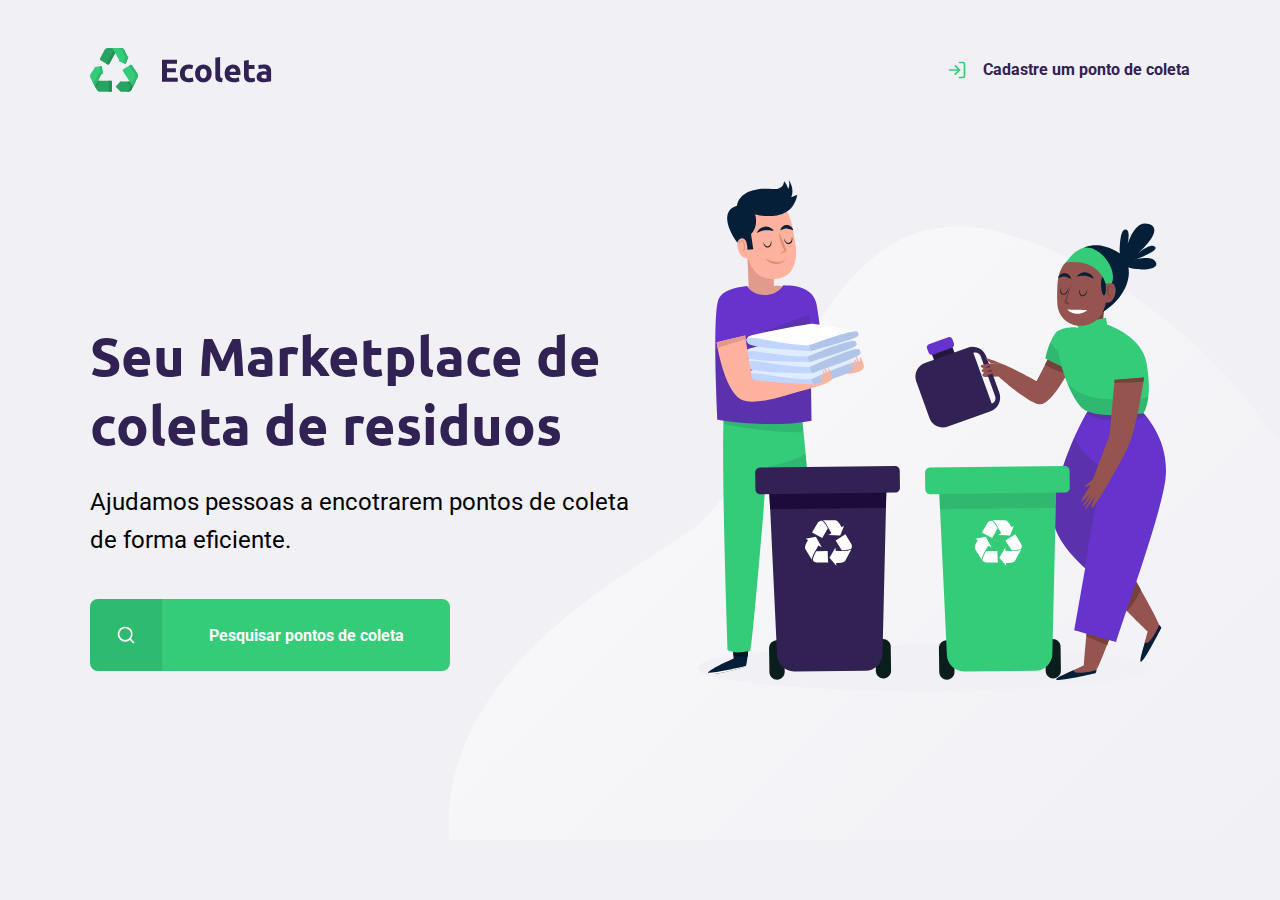
==== index.html @ 09b3a825 "Arquivos iniciais do projeto" ====
<!DOCTYPE html>
<html lang="pt_br">
<head>
    <meta charset="UTF-8">
    <meta name="viewport" content="width=device-width, initial-scale=1.0">
    <title>Ecoleta</title>

    <link href="https://fonts.googleapis.com/css2?family=Roboto&family=Ubuntu&display=swap" rel="stylesheet">

    <link rel="stylesheet" href="/styles/main.css">

</head>
<body>

    <div id="page-home">
        <div class="content">
            <header>
                <img src="/assets/logo.svg" alt="logomarca">
                <a href="#">
                    <span></span>
                    Cadastre um ponto de coleta</a>
            </header>
            
            <main>
                <h1>Seu Marketplace de coleta de residuos</h1>
        
                <p>Ajudamos pessoas a encotrarem pontos de coleta de forma eficiente.</p>
                
                <a href="#"><span></span> <strong> Pesquisar pontos de coleta</strong></a>
        </main>
        </div>

    </div>

</body>
</html>
---- styles/main.css ----
:root {
    --title-color: #322153;
    --primary-color: #34cb79;
}

* {
    margin: 0;
    padding: 0;
}

html {
    font-family:Roboto, sans-serif ;
}
body {
    background-color: #f0f0f5;
    -webkit-font-smoothing: antialiased;
}
a {
    text-decoration: none;
}
h1, h2, h3, h4, h5, h6 {
    font-family: 'Ubuntu', sans-serif;
    color: var( --title-color);

}
/* Box Model 

    Modelo de caixa
    Toda caixa tem 
    Largura, altura, espaçamento,  preenchimento,
    bordas, cor, fundo, maneira que é vista pelo html (display)
    posicionamento e alinhamento

*/
#page-home {
    height: 100vh;
    background: url('../assets/home-background.svg') no-repeat;
    background-position: 35vw 20vh;
}

#page-home .content {
    width: 90%;
    max-width: 1100px;
    height: 100%;
    margin: 0 auto;
    display: flex;
    flex-direction: column;
}

#page-home header {
    margin-top: 48px;
    display: flex;
    align-items: center;
    justify-content: space-between;
}

#page-home header a {
    display: flex;
    color: var( --title-color);
    font-weight: 700;
}

#page-home header a span {
    margin-right: 16px;
    display: flex;
    background-image: url('../assets/log-in.svg');
    width: 20px;
    height: 20px;
}

#page-home  main {
    max-width: 560px;
    flex: 1;
    display: flex;
    flex-direction: column;
    justify-content: center;
}

#page-home h1 {
    font-size: 54px;
}

#page-home p {
    font-size: 24px;
    line-height: 38px;
    margin-top: 24px;
}

#page-home main a {
    width: 100%;
    max-width: 360px;
    height: 72px;
    border-radius: 8px;
    display: flex;
    align-items: center;
    margin-top: 40px;
    background: var(--primary-color);
    transition: 400ms;
}

#page-home main a:hover {
    background-color: #2fb86e;
}

#page-home main span {
    width: 72px;
    height: 72px;
    border-top-left-radius: 8px;
    border-bottom-left-radius: 8px;

    background-color: rgba(0, 0, 0, 0.08);

    display: flex;
    align-items: center;
    justify-content: center;
}

#page-home main span::after {
    content: "";
    background-image: url('../assets/search.svg');

    width: 20px;
    height: 20px;
}

#page-home main a strong {
    flex: 1;
    color: white;
    text-align: center;
}

@media (max-width: 900px) {
    #page-home {
        background-position-x: 70vw;
    }

    #page-home .content {
        align-items: center;
        text-align: center;
    }

    #page-home header a {
        position: absolute;
        bottom: 48px;

        left: 50%;
        transform: translateX(-50%);
    }

    #page-home main {
        align-items: center;
    }
}
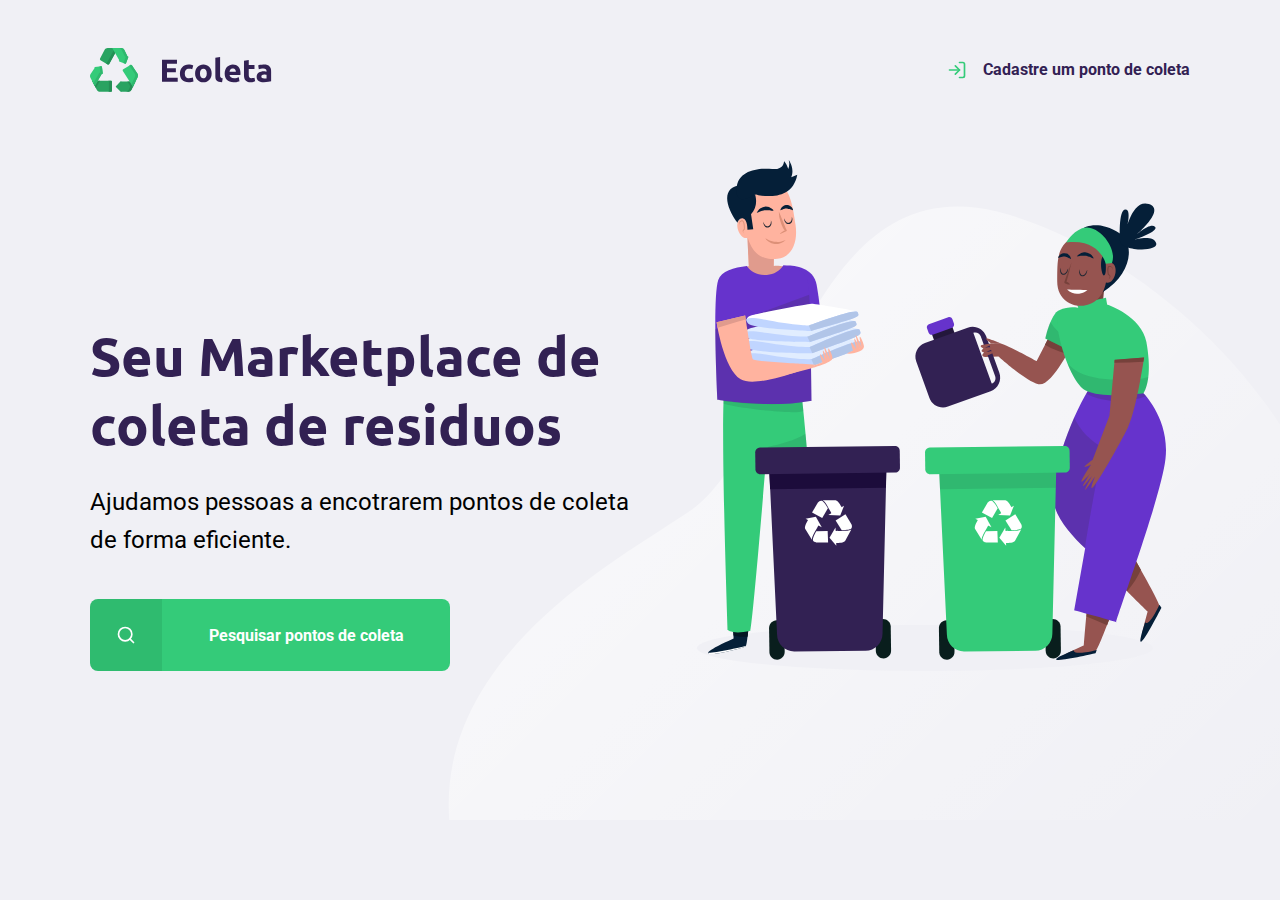
==== commit 2ebc1e8e: "Ajustes create-point, adicionadas paginas modal e search-results" ====
--- a/index.html
+++ b/index.html
@@ -8,6 +8,11 @@
     <link href="https://fonts.googleapis.com/css2?family=Roboto&family=Ubuntu&display=swap" rel="stylesheet">
 
     <link rel="stylesheet" href="/styles/main.css">
+    <link rel="stylesheet" href="/styles/home.css">
+    <link rel="stylesheet" href="/styles/modal.css">
+
+
+    <link rel="stylesheet" href="/styles/responsive.css">
 
 </head>
 <body>
@@ -16,7 +21,7 @@
         <div class="content">
             <header>
                 <img src="/assets/logo.svg" alt="logomarca">
-                <a href="#">
+                <a href="/create-point.html">
                     <span></span>
                     Cadastre um ponto de coleta</a>
             </header>
@@ -32,5 +37,26 @@
 
     </div>
 
+
+    <div id="modal" class="hide">
+        <div class="content">
+            <div class="header">
+                <h1>Pontos de Coleta</h1>
+                <a href="#">Fechar</a>
+            </div>
+            <form action="/search-results.html">
+                <label for="search">Cidade</label>
+                <div class="search field">
+                    <input type="text" name="search" placeholder="Pesquise por cidade">
+                    <button>
+                        <img src="/assets/search.svg" alt="Buscar">
+                    </button>
+                </div>
+            </form>
+        </div>
+    </div>
+
+
+    <script src="/scripts/index.js"></script>
 </body>
 </html>--- a/styles/modal.css
+++ b/styles/modal.css
@@ -0,0 +1,83 @@
+#modal {
+    background-color: #0e0a14ef;
+    height: 100vh;
+    width: 100vw;
+
+    position: fixed;
+    top: 0;
+
+    display: flex;
+    justify-content: center;
+    align-items: center;
+
+    transition: 400ms;
+}
+
+#modal.hide {
+    display: none;
+}
+
+#modal .content {
+    color: white;
+
+    width: 420px;
+}
+
+#modal .header {
+    display: flex;
+    align-items: center;
+    justify-content: space-between;
+}
+
+#modal .header a {
+    background-image: url("../assets/x.svg");
+
+    width: 20px;
+    height: 20px;
+
+    display: flex;
+
+    font-size: 0.01px;
+}
+
+#modal .header h1 {
+    color: white;
+
+    font-size: 36px;
+    line-height: 42px;
+}
+
+#modal form label {
+    font-size: 24px;
+    line-height: 16px;
+
+    display: block;
+    margin-bottom: 8px;
+    margin-top: 40px;
+}
+
+#modal form .field {
+    display: flex;
+}
+
+#modal form input {
+    flex: 1;
+    background-color: #f0f0f5;
+    border-radius: 8px 0 0 8px;
+    border: 0;
+    padding: 16px 24px;
+    font-size: 16px;
+    color: #6c6c80;
+}
+
+#modal form button {
+    width: 72px;
+    height: 72px;
+    background-color: var(--primary-color);
+    border: 0;
+    border-radius: 0 8px 8px 0;
+}
+
+#modal form button:hover {
+    background-color: #2fb85e;
+}--- a/styles/responsive.css
+++ b/styles/responsive.css
@@ -0,0 +1,42 @@
+@media (max-width: 900px) {
+    #page-home {
+        background-position-x: 70vw;
+    }
+
+    #page-home .content {
+        align-items: center;
+        text-align: center;
+    }
+
+    #page-home header a {
+        position: absolute;
+        bottom: 48px;
+
+        left: 50%;
+        transform: translateX(-50%);
+    }
+
+    #page-home main {
+        align-items: center;
+    }
+
+    #page-search-results .cards {
+        grid-template-columns: 1fr;
+    }
+
+    #page-search-results .cards img {
+        height: 250px;
+    }
+}
+
+@media (min-width: 1700px) {
+    #page-home {
+        background-position-x: 40vw;
+    }
+}
+
+@media (min-width: 760px) {
+    #page-home {
+        background-position-y: 160px;
+    }
+}